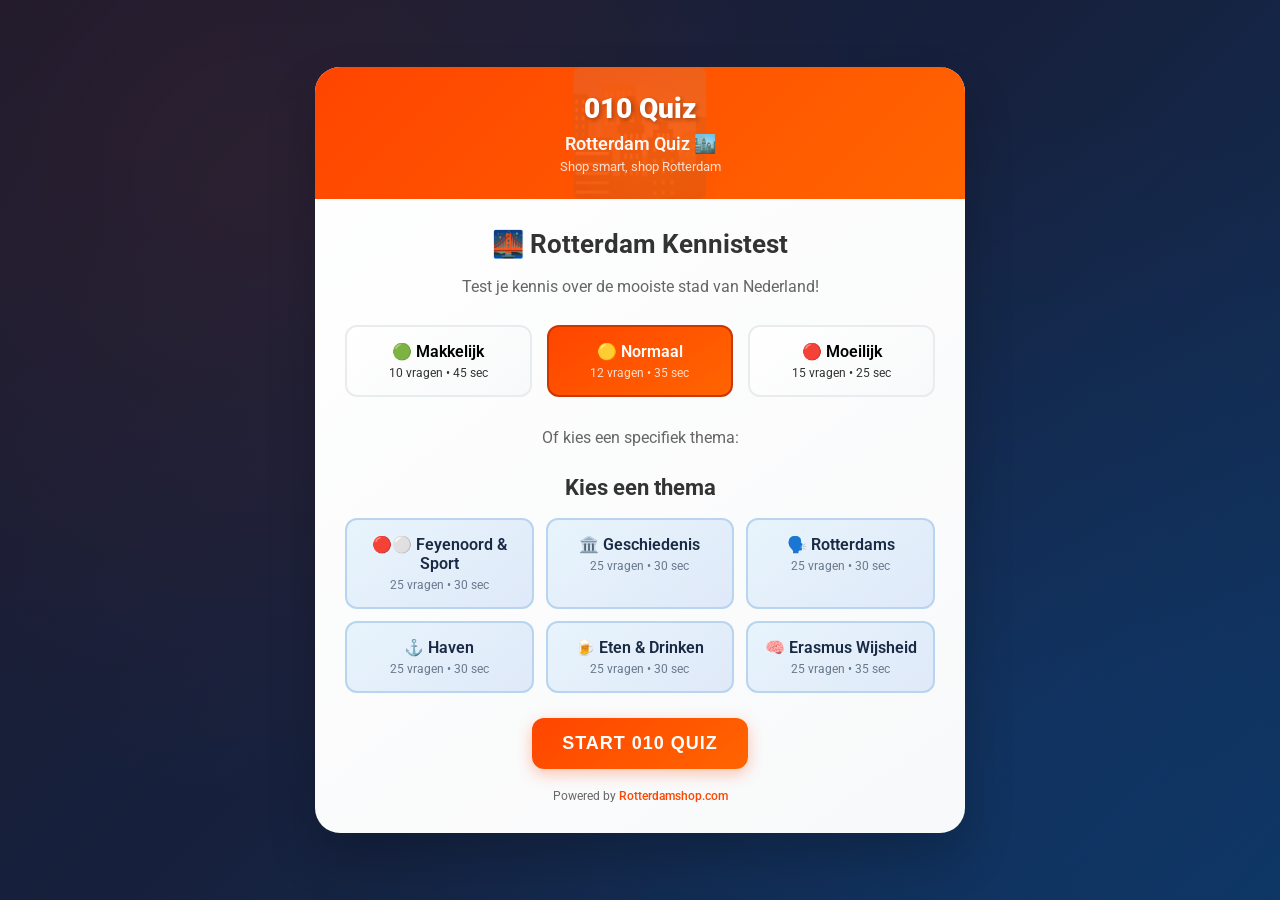
==== index.html @ a11c6966 "Voeg speelbare themaquizzes toe naast makkelijk/normaal/moeilijk Breid difficultySettings uit met ze" ====
<!DOCTYPE html>
<html lang="nl">
<head>
  <meta charset="UTF-8" />
  <meta name="viewport" content="width=device-width, initial-scale=1.0" />
  <title>Rotterdam Quiz</title>
  <link rel="stylesheet" href="styles.css" />
</head>
<body>

  <div class="quiz-container">
    <div class="rotterdam-badge">010 Quiz</div>

    <div class="header"><div class="logo">
  <span class="logo--desktop">010 Quiz</span>
  <span class="logo--mobile">Rotterdam</span>
</div>

      <div class="subtitle">Rotterdam Quiz 🏙️</div>
      <div class="tagline">Shop smart, shop Rotterdam</div>
    </div>

    <div class="quiz-content">
      <!-- Start Screen -->
      <div class="start-screen" id="startScreen">
        <h2>🌉 Rotterdam Kennistest</h2>
        <p>Test je kennis over de mooiste stad van Nederland!</p>

        <div class="difficulty-selector">
          <div class="difficulty-btn" onclick="selectDifficulty('easy')" data-difficulty="easy">
            <div class="difficulty-title">🟢 Makkelijk</div>
            <div class="difficulty-desc">10 vragen • 45 sec</div>
          </div>
          <div class="difficulty-btn selected" onclick="selectDifficulty('normal')" data-difficulty="normal">
            <div class="difficulty-title">🟡 Normaal</div>
            <div class="difficulty-desc">12 vragen • 35 sec</div>
          </div>
          <div class="difficulty-btn" onclick="selectDifficulty('hard')" data-difficulty="hard">
            <div class="difficulty-title">🔴 Moeilijk</div>
            <div class="difficulty-desc">15 vragen • 25 sec</div>
          </div>
        </div>

        <div class="theme-intro">
          <p class="theme-intro__separator">Of kies een specifiek thema:</p>
          <h3 class="theme-intro__title">Kies een thema</h3>
        </div>

        <div class="difficulty-selector theme-selector">
          <div class="difficulty-btn theme-btn" onclick="selectDifficulty('feyenoord')" data-difficulty="feyenoord">
            <div class="difficulty-title">🔴⚪ Feyenoord &amp; Sport</div>
            <div class="difficulty-desc">25 vragen • 30 sec</div>
          </div>
          <div class="difficulty-btn theme-btn" onclick="selectDifficulty('geschiedenis')" data-difficulty="geschiedenis">
            <div class="difficulty-title">🏛️ Geschiedenis</div>
            <div class="difficulty-desc">25 vragen • 30 sec</div>
          </div>
          <div class="difficulty-btn theme-btn" onclick="selectDifficulty('taal')" data-difficulty="taal">
            <div class="difficulty-title">🗣️ Rotterdams</div>
            <div class="difficulty-desc">25 vragen • 30 sec</div>
          </div>
          <div class="difficulty-btn theme-btn" onclick="selectDifficulty('haven')" data-difficulty="haven">
            <div class="difficulty-title">⚓ Haven</div>
            <div class="difficulty-desc">25 vragen • 30 sec</div>
          </div>
          <div class="difficulty-btn theme-btn" onclick="selectDifficulty('eten')" data-difficulty="eten">
            <div class="difficulty-title">🍺 Eten &amp; Drinken</div>
            <div class="difficulty-desc">25 vragen • 30 sec</div>
          </div>
          <div class="difficulty-btn theme-btn" onclick="selectDifficulty('erasmus')" data-difficulty="erasmus">
            <div class="difficulty-title">🧠 Erasmus Wijsheid</div>
            <div class="difficulty-desc">25 vragen • 35 sec</div>
          </div>
        </div>

        <button class="btn" onclick="startQuiz()">Start 010 Quiz</button>
      </div>

      <!-- Quiz Screen -->
      <div class="quiz-screen" id="quizScreen">
        <div class="progress-section">
          <div class="progress-bar">
            <div class="progress-fill" id="progressFill"></div>
          </div>
          <div class="question-info">
            <div class="question-counter" id="questionCounter">Vraag 1 van 12</div>
            <div class="timer" id="timer">Tijd: 35s</div>
          </div>
        </div>

        <div class="question" id="questionContainer">
          <div class="question-category" id="questionCategory">Haven</div>
          <h3 id="questionText">...</h3>
          <div class="answers" id="answersContainer"></div>
        </div>
      </div>

      <!-- Resultaten -->
      <div class="results-screen" id="resultsScreen">
        <div class="score-display">
          <div class="score-number" id="finalScore">0</div>
          <div class="score-text" id="scoreText">van de 12 correct</div>
        </div>
        <div class="score-message" id="scoreMessage"></div>
        <div class="rotterdam-title" id="rotterdamTitle"></div>
        <div class="score-description" id="scoreDescription"></div>

        <button class="btn" onclick="restartQuiz()">Opnieuw Spelen</button>
        <button class="btn btn-secondary" onclick="window.open('https://rotterdamshop.com', '_blank')">Bezoek Shop</button>
      </div>

      <div class="powered-by">
        Powered by <a href="https://rotterdamshop.com" target="_blank">Rotterdamshop.com</a>
      </div>
    </div>
  </div>

  <script src="quiz.js"></script>
</body>
</html>
---- styles.css ----
@import url('https://fonts.googleapis.com/css2?family=Roboto:wght@300;400;500;700;900&display=swap');

        * {
            margin: 0;
            padding: 0;
            box-sizing: border-box;
        }

        body {
            font-family: 'Roboto', sans-serif;
            background: linear-gradient(135deg, #1a1a2e 0%, #16213e 50%, #0f3460 100%);
            min-height: 100vh;
            display: flex;
            justify-content: center;
            align-items: center;
            padding: 20px;
            position: relative;
            overflow-x: hidden;
        }

        body::before {
            content: '';
            position: absolute;
            top: 0;
            left: 0;
            right: 0;
            bottom: 0;
            background: 
                radial-gradient(circle at 20% 20%, rgba(255, 69, 0, 0.08) 0%, transparent 50%),
                radial-gradient(circle at 80% 80%, rgba(0, 123, 255, 0.08) 0%, transparent 50%);
            pointer-events: none;
        }

        .quiz-container {
            background: linear-gradient(145deg, #ffffff, #f8f9fa);
            border-radius: 25px;
            box-shadow: 0 25px 50px rgba(0, 0, 0, 0.2);
            max-width: 650px;
            width: 100%;
            overflow: hidden;
            position: relative;
            animation: slideIn 0.8s ease-out;
        }

        @keyframes slideIn {
            from {
                opacity: 0;
                transform: translateY(50px) scale(0.95);
            }
            to {
                opacity: 1;
                transform: translateY(0) scale(1);
            }
        }

        .header {
            background: linear-gradient(135deg, #ff4500, #ff6500);
            padding: 25px;
            text-align: center;
            position: relative;
            overflow: hidden;
        }

        .header::before {
            content: '🏙️';
            position: absolute;
            top: 50%;
            left: 50%;
            transform: translate(-50%, -50%);
            font-size: 120px;
            opacity: 0.1;
            animation: rotate 20s linear infinite;
        }

        @keyframes rotate {
            0% { transform: translate(-50%, -50%) rotate(0deg); }
            100% { transform: translate(-50%, -50%) rotate(360deg); }
        }

        .logo {
            color: white;
            font-size: 28px;
            font-weight: 900;
            text-shadow: 2px 2px 4px rgba(0, 0, 0, 0.3);
            margin-bottom: 8px;
            position: relative;
            z-index: 2;
        }

        .subtitle {
            color: rgba(255, 255, 255, 0.95);
            font-size: 18px;
            font-weight: 600;
            margin-bottom: 5px;
            position: relative;
            z-index: 2;
        }

        .tagline {
            color: rgba(255, 255, 255, 0.8);
            font-size: 13px;
            font-weight: 400;
            position: relative;
            z-index: 2;
        }

        .quiz-content {
            padding: 30px;
        }

        .start-screen {
            text-align: center;
        }

        .start-screen h2 {
            color: #333;
            font-size: 26px;
            font-weight: 700;
            margin-bottom: 15px;
            display: flex;
            align-items: center;
            justify-content: center;
            gap: 10px;
        }

        .start-screen p {
            color: #666;
            font-size: 16px;
            line-height: 1.6;
            margin-bottom: 25px;
        }

        .difficulty-selector {
            display: grid;
            grid-template-columns: repeat(auto-fit, minmax(150px, 1fr));
            gap: 15px;
            margin-bottom: 25px;
        }

        .difficulty-btn {
            background: linear-gradient(145deg, #ffffff, #f8f9fa);
            border: 2px solid #e9ecef;
            border-radius: 12px;
            padding: 15px;
            cursor: pointer;
            transition: all 0.3s ease;
            text-align: center;
        }

        .difficulty-btn:hover {
            border-color: #ff4500;
            transform: translateY(-2px);
            box-shadow: 0 8px 20px rgba(255, 69, 0, 0.15);
        }

        .difficulty-btn.selected {
            background: linear-gradient(145deg, #ff4500, #ff6500);
            border-color: #cc3700;
            color: white;
        }

        .difficulty-title {
            font-weight: 600;
            font-size: 16px;
            margin-bottom: 5px;
        }

        .difficulty-desc {
            font-size: 12px;
            opacity: 0.8;
        }

        .theme-intro {
            text-align: center;
            margin: 28px 0 18px;
        }

        .theme-intro__separator {
            color: #666;
            font-size: 14px;
            margin-bottom: 8px;
        }

        .theme-intro__title {
            color: #333;
            font-size: 22px;
            font-weight: 700;
            margin: 0;
        }

        .difficulty-selector.theme-selector {
            grid-template-columns: repeat(3, minmax(0, 1fr));
            gap: 12px;
        }

        .difficulty-btn.theme-btn {
            background: linear-gradient(145deg, #e8f4fc 0%, #dfe9f9 100%);
            border: 2px solid #b8d4ee;
            color: #1a2a44;
        }

        .difficulty-btn.theme-btn .difficulty-desc {
            color: rgba(26, 42, 68, 0.75);
        }

        .difficulty-btn.theme-btn:hover {
            border-color: #0f3460;
            box-shadow: 0 8px 22px rgba(15, 52, 96, 0.2);
            transform: translateY(-2px);
        }

        .difficulty-btn.theme-btn.selected {
            background: linear-gradient(145deg, #0f3460, #1c7ed6);
            border-color: #0a2748;
            color: white;
            box-shadow: 0 8px 24px rgba(15, 52, 96, 0.35);
        }

        .difficulty-btn.theme-btn.selected .difficulty-desc {
            color: rgba(255, 255, 255, 0.9);
        }

        .quiz-screen {
            display: none;
        }

        .progress-section {
            margin-bottom: 25px;
        }

        .progress-bar {
            background: #e9ecef;
            border-radius: 10px;
            height: 8px;
            margin-bottom: 15px;
            overflow: hidden;
        }

        .progress-fill {
            background: linear-gradient(90deg, #ff4500, #ff6500);
            height: 100%;
            border-radius: 10px;
            transition: width 0.3s ease;
            width: 0%;
        }

        .question-info {
            display: flex;
            justify-content: space-between;
            align-items: center;
            margin-bottom: 20px;
        }

        .question-counter {
            color: #666;
            font-size: 14px;
            font-weight: 500;
        }

        .timer {
            background: linear-gradient(145deg, #1a1a2e, #16213e);
            color: white;
            padding: 8px 16px;
            border-radius: 20px;
            font-size: 14px;
            font-weight: 600;
            box-shadow: 0 3px 8px rgba(0, 0, 0, 0.2);
        }

        .question {
            background: linear-gradient(145deg, #f8f9fa, #ffffff);
            border: 2px solid #e9ecef;
            border-radius: 15px;
            padding: 25px;
            margin-bottom: 25px;
            box-shadow: 0 5px 15px rgba(0, 0, 0, 0.08);
            position: relative;
        }

        .question-category {
            position: absolute;
            top: -10px;
            left: 20px;
            background: linear-gradient(145deg, #0f3460, #16213e);
            color: white;
            padding: 5px 12px;
            border-radius: 12px;
            font-size: 11px;
            font-weight: 600;
            text-transform: uppercase;
            letter-spacing: 1px;
        }

        .question h3 {
            color: #333;
            font-size: 20px;
            font-weight: 600;
            line-height: 1.4;
            margin-bottom: 20px;
            margin-top: 10px;
        }

        .answers {
            display: grid;
            gap: 12px;
        }

        .answer-btn {
            background: linear-gradient(145deg, #ffffff, #f8f9fa);
            border: 2px solid #e9ecef;
            border-radius: 12px;
            padding: 15px 20px;
            text-align: left;
            font-size: 16px;
            font-weight: 500;
            color: #333;
            cursor: pointer;
            transition: all 0.3s ease;
            position: relative;
            overflow: hidden;
        }

        .answer-btn:hover {
            background: linear-gradient(145deg, #f8f9fa, #ffffff);
            border-color: #ff4500;
            transform: translateY(-2px);
            box-shadow: 0 8px 20px rgba(255, 69, 0, 0.15);
        }

        .answer-btn.correct {
            background: linear-gradient(145deg, #28a745, #34ce57);
            border-color: #1e7e34;
            color: white;
            transform: scale(1.02);
        }

        .answer-btn.incorrect {
            background: linear-gradient(145deg, #dc3545, #e4606d);
            border-color: #b02a37;
            color: white;
        }

        .answer-btn.disabled {
            pointer-events: none;
            opacity: 0.7;
        }

        .results-screen {
            display: none;
            text-align: center;
        }

        .score-display {
            background: linear-gradient(145deg, #ff4500, #ff6500);
            color: white;
            border-radius: 20px;
            padding: 30px;
            margin-bottom: 25px;
            position: relative;
            overflow: hidden;
        }

        .score-display::before {
            content: '🏆';
            position: absolute;
            top: 50%;
            left: 50%;
            transform: translate(-50%, -50%);
            font-size: 100px;
            opacity: 0.1;
            animation: bounce 2s infinite;
        }

        @keyframes bounce {
            0%, 100% { transform: translate(-50%, -50%) scale(1); }
            50% { transform: translate(-50%, -50%) scale(1.1); }
        }

        .score-number {
            font-size: 48px;
            font-weight: 900;
            margin-bottom: 10px;
            position: relative;
            z-index: 2;
        }

        .score-text {
            font-size: 18px;
            font-weight: 500;
            position: relative;
            z-index: 2;
        }

        .score-message {
            color: #333;
            font-size: 22px;
            font-weight: 700;
            margin-bottom: 15px;
        }

        .score-description {
            color: #666;
            font-size: 16px;
            line-height: 1.6;
            margin-bottom: 25px;
        }

        .rotterdam-title {
            background: linear-gradient(145deg, #0f3460, #16213e);
            color: white;
            padding: 15px;
            border-radius: 12px;
            margin-bottom: 20px;
            font-weight: 600;
            position: relative;
            z-index: 2;
        }

        .btn {
            background: linear-gradient(145deg, #ff4500, #ff6500);
            border: none;
            border-radius: 12px;
            color: white;
            font-size: 18px;
            font-weight: 600;
            padding: 15px 30px;
            cursor: pointer;
            transition: all 0.3s ease;
            text-transform: uppercase;
            letter-spacing: 1px;
            box-shadow: 0 5px 15px rgba(255, 69, 0, 0.3);
        }

        .btn:hover {
            background: linear-gradient(145deg, #ff6500, #ff7500);
            transform: translateY(-3px);
            box-shadow: 0 8px 25px rgba(255, 69, 0, 0.4);
        }

        .btn:active {
            transform: translateY(-1px);
        }

        .btn-secondary {
            background: linear-gradient(145deg, #6c757d, #868e96);
            box-shadow: 0 5px 15px rgba(108, 117, 125, 0.3);
            margin-left: 15px;
        }

        .btn-secondary:hover {
            background: linear-gradient(145deg, #868e96, #adb5bd);
            box-shadow: 0 8px 25px rgba(108, 117, 125, 0.4);
        }

        .rotterdam-badge {
            position: absolute;
            top: -10px;
            right: 20px;
            background: linear-gradient(145deg, #0f3460, #16213e);
            color: white;
            padding: 6px 15px;
            border-radius: 15px;
            font-size: 11px;
            font-weight: 700;
            text-transform: uppercase;
            letter-spacing: 1px;
            box-shadow: 0 3px 8px rgba(15, 52, 96, 0.4);
        }

        .powered-by {
            text-align: center;
            margin-top: 20px;
            color: #666;
            font-size: 12px;
        }

   .powered-by a {
  color: #ff4500;
  text-decoration: none;
  font-weight: 500;
}

.logo--desktop {
  display: inline;
}

.logo--mobile {
  display: none;
}

@media (max-width: 600px) {
  .quiz-container {
    margin: 10px;
  }

  .quiz-content {
    padding: 20px;
  }

  .logo {
    font-size: 20px;
    word-break: break-word;
    white-space: normal;
    text-align: center;
    padding: 0 10px;
  }

  .logo--desktop {
    display: none;
  }

  .logo--mobile {
    display: inline;
  }

  .no-wrap {
    white-space: nowrap;
    font-size: 1.4rem;
    overflow: hidden;
    text-overflow: ellipsis;
    display: block;
    text-align: center;
  }

  .question h3 {
    font-size: 18px;
  }

  .btn {
    font-size: 16px;
    padding: 12px 25px;
  }

  .btn-secondary {
    margin-left: 0;
    margin-top: 10px;
  }

  .difficulty-selector:not(.theme-selector) {
    grid-template-columns: 1fr;
  }

  .difficulty-selector.theme-selector {
    grid-template-columns: repeat(2, minmax(0, 1fr));
    gap: 10px;
  }

  .theme-intro__title {
    font-size: 20px;
  }
}
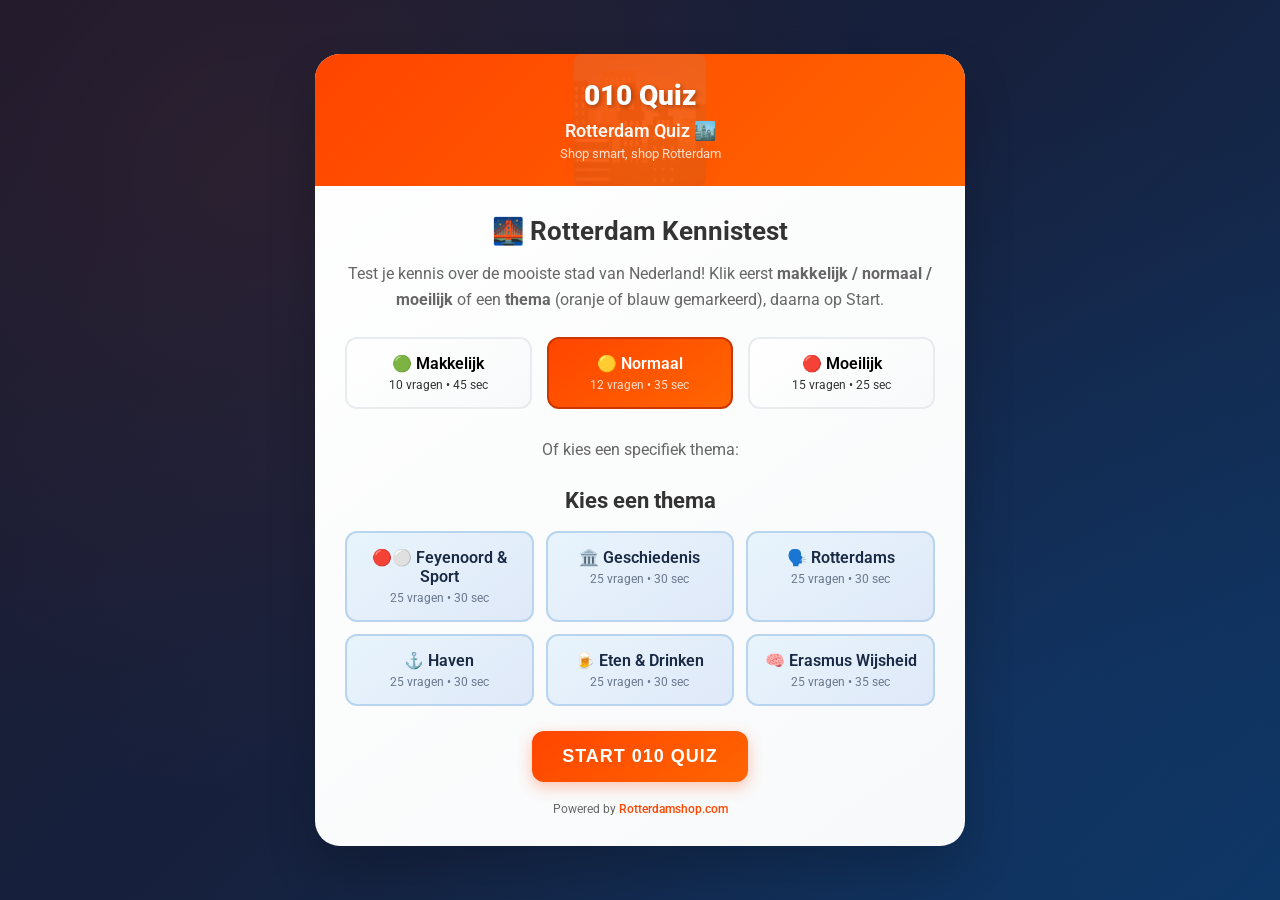
==== commit a26eba5e: "Fix quiz start: sync modus uit geselecteerde knop, validatie, cache-bust - startQuiz leest data-diff" ====
--- a/index.html
+++ b/index.html
@@ -24,7 +24,7 @@
       <!-- Start Screen -->
       <div class="start-screen" id="startScreen">
         <h2>🌉 Rotterdam Kennistest</h2>
-        <p>Test je kennis over de mooiste stad van Nederland!</p>
+        <p>Test je kennis over de mooiste stad van Nederland! Klik eerst <strong>makkelijk / normaal / moeilijk</strong> of een <strong>thema</strong> (oranje of blauw gemarkeerd), daarna op Start.</p>
 
         <div class="difficulty-selector">
           <div class="difficulty-btn" onclick="selectDifficulty('easy')" data-difficulty="easy">
@@ -115,6 +115,6 @@
     </div>
   </div>
 
-  <script src="quiz.js"></script>
+  <script src="quiz.js?v=2"></script>
 </body>
 </html>
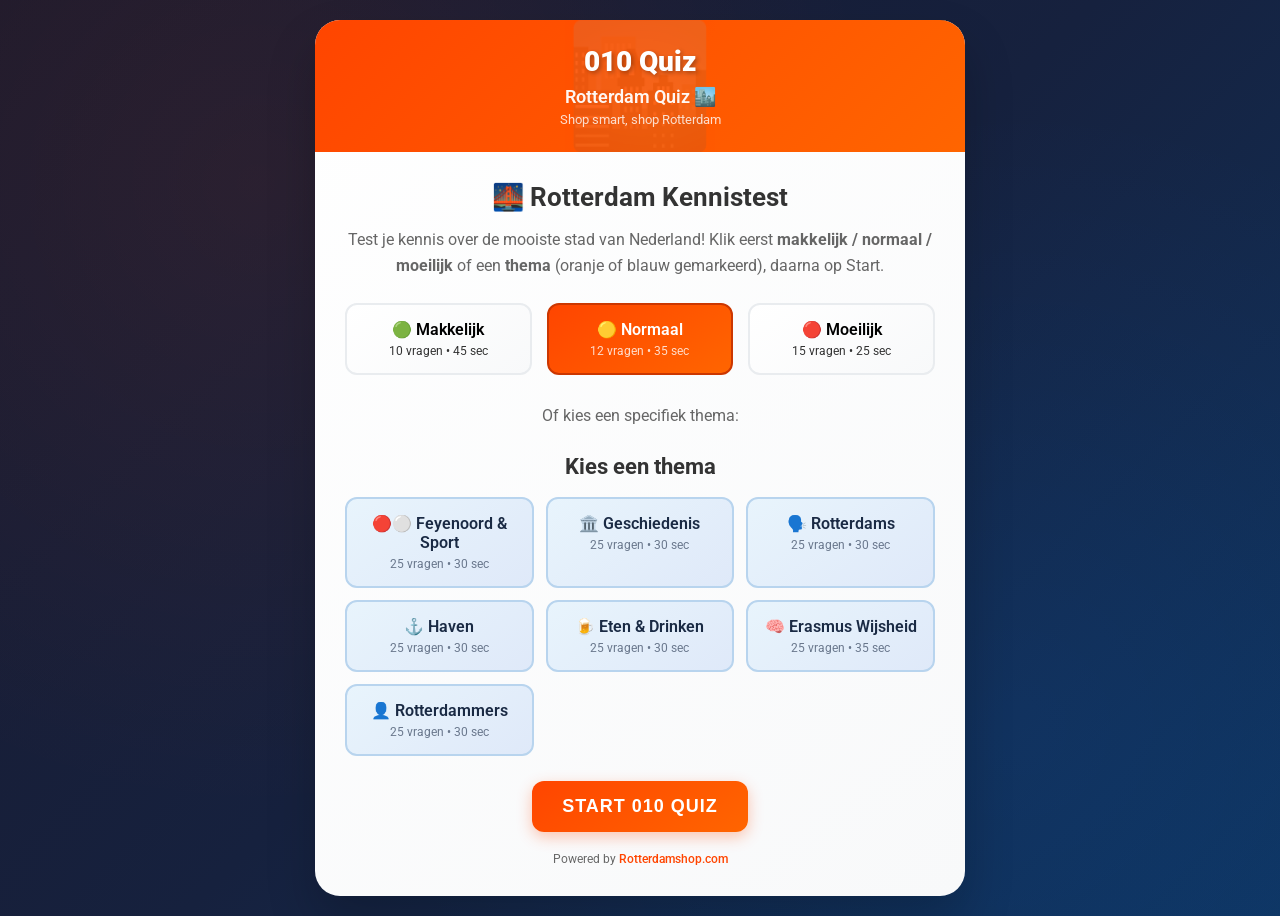
==== commit 12f43dce: "Add 'Rotterdammers' quiz category with 7 new questions and update difficulty settings in quiz.js and" ====
--- a/index.html
+++ b/index.html
@@ -4,7 +4,97 @@
   <meta charset="UTF-8" />
   <meta name="viewport" content="width=device-width, initial-scale=1.0" />
   <title>Rotterdam Quiz</title>
-  <link rel="stylesheet" href="styles.css" />
+  <meta name="description" content="Test je kennis over Rotterdam met 6 thema's: Feyenoord, Geschiedenis, Rotterdams dialect, Haven, Eten &amp; Drinken, en Erasmus wijsheid. 150 vragen totaal." />
+  <meta property="og:title" content="010 Quiz - Rotterdam Kennistest" />
+  <meta property="og:description" content="Test je kennis over Rotterdam met 6 thema's: Feyenoord, Geschiedenis, Rotterdams dialect, Haven, Eten &amp; Drinken, en Erasmus wijsheid. 150 vragen totaal." />
+  <meta property="og:image" content="https://quiz.rotterdamshop.com/favicon.png" />
+  <meta property="og:url" content="https://quiz.rotterdamshop.com/" />
+  <meta property="og:type" content="website" />
+  <meta property="og:locale" content="nl_NL" />
+  <link rel="icon" type="image/png" href="favicon.png">
+  <link rel="apple-touch-icon" href="favicon.png">
+  <link rel="stylesheet" href="styles.css?v=edge20260202" />
+  <script type="application/ld+json">
+  {
+    "@context": "https://schema.org",
+    "@type": "Quiz",
+    "name": "010 Quiz - Rotterdam Kennistest",
+    "description": "Test je kennis over Rotterdam met 6 thema's: Feyenoord, Geschiedenis, Rotterdams dialect, Haven, Eten & Drinken, en Erasmus wijsheid. 150 vragen totaal.",
+    "url": "https://quiz.rotterdamshop.com/",
+    "inLanguage": "nl-NL",
+    "educationalLevel": "general",
+    "about": {
+      "@type": "Place",
+      "name": "Rotterdam",
+      "addressCountry": "NL"
+    },
+    "publisher": {
+      "@type": "Organization",
+      "name": "RotterdamShop.com",
+      "url": "https://rotterdamshop.com"
+    }
+  }
+  </script>
+  <script type="application/ld+json">
+  {
+    "@context": "https://schema.org",
+    "@type": "BreadcrumbList",
+    "itemListElement": [
+      {
+        "@type": "ListItem",
+        "position": 1,
+        "name": "RotterdamShop",
+        "item": "https://rotterdamshop.com/"
+      },
+      {
+        "@type": "ListItem",
+        "position": 2,
+        "name": "010 Quiz",
+        "item": "https://quiz.rotterdamshop.com/"
+      }
+    ]
+  }
+  </script>
+  <script type="application/ld+json">
+  {
+    "@context": "https://schema.org",
+    "@type": "FAQPage",
+    "mainEntity": [
+      {
+        "@type": "Question",
+        "name": "Wat is de 010 Quiz?",
+        "acceptedAnswer": {
+          "@type": "Answer",
+          "text": "De 010 Quiz is een gratis online quiz met 150 vragen over Rotterdam, verdeeld in 6 thema's: Feyenoord & Sport, Geschiedenis, Rotterdams dialect, Haven, Eten & Drinken, en Erasmus wijsheid."
+        }
+      },
+      {
+        "@type": "Question",
+        "name": "Is de 010 Quiz gratis?",
+        "acceptedAnswer": {
+          "@type": "Answer",
+          "text": "Ja, de quiz is volledig gratis te spelen op quiz.rotterdamshop.com en rotterdamshop.com."
+        }
+      },
+      {
+        "@type": "Question",
+        "name": "Hoeveel thema's heeft de 010 Quiz?",
+        "acceptedAnswer": {
+          "@type": "Answer",
+          "text": "De 010 Quiz heeft 6 thema's met elk 25 vragen: Feyenoord & 010 Sport, Rotterdamse Geschiedenis, Rotterdams Dialect, Haven & Maritiem, Eten & Drinken, en Erasmus Wijsheid."
+        }
+      },
+      {
+        "@type": "Question",
+        "name": "Hoe lang duurt de 010 Quiz?",
+        "acceptedAnswer": {
+          "@type": "Answer",
+          "text": "Per thema krijg je 25 vragen met 30 tot 35 seconden per vraag. Een volledige themaronde duurt ongeveer 12-15 minuten."
+        }
+      }
+    ]
+  }
+  </script>
 </head>
 <body>
 
@@ -71,6 +161,10 @@
             <div class="difficulty-title">🧠 Erasmus Wijsheid</div>
             <div class="difficulty-desc">25 vragen • 35 sec</div>
           </div>
+          <div class="difficulty-btn theme-btn" onclick="selectDifficulty('rotterdammers')" data-difficulty="rotterdammers">
+            <div class="difficulty-title">👤 Rotterdammers</div>
+            <div class="difficulty-desc">25 vragen • 30 sec</div>
+          </div>
         </div>
 
         <button class="btn" onclick="startQuiz()">Start 010 Quiz</button>
--- a/styles.css
+++ b/styles.css
@@ -490,14 +490,6 @@
 }
 
 @media (max-width: 600px) {
-  .quiz-container {
-    margin: 10px;
-  }
-
-  .quiz-content {
-    padding: 20px;
-  }
-
   .logo {
     font-size: 20px;
     word-break: break-word;
@@ -550,3 +542,52 @@
     font-size: 20px;
   }
 }
+
+@media (max-width: 768px) {
+  html,
+  body {
+    margin: 0 !important;
+    padding: 0 !important;
+    width: 100% !important;
+    max-width: 100% !important;
+    overflow-x: hidden !important;
+    background: #1a1a2e !important;
+  }
+
+  body {
+    display: block !important;
+    min-height: 100vh !important;
+    min-height: 100dvh !important;
+  }
+
+  body::before {
+    width: 100% !important;
+    max-width: 100% !important;
+    left: 0 !important;
+    right: 0 !important;
+    margin: 0 !important;
+    padding: 0 !important;
+  }
+
+  .quiz-container {
+    margin: 0 !important;
+    padding: 0 !important;
+    width: 100% !important;
+    max-width: none !important;
+    min-width: 0 !important;
+    border-radius: 0 !important;
+    box-sizing: border-box !important;
+    min-height: 100vh !important;
+    min-height: 100dvh !important;
+  }
+
+  .header,
+  .quiz-content,
+  .start-screen,
+  .quiz-screen,
+  .results-screen {
+    padding-left: 15px !important;
+    padding-right: 15px !important;
+    box-sizing: border-box !important;
+  }
+}
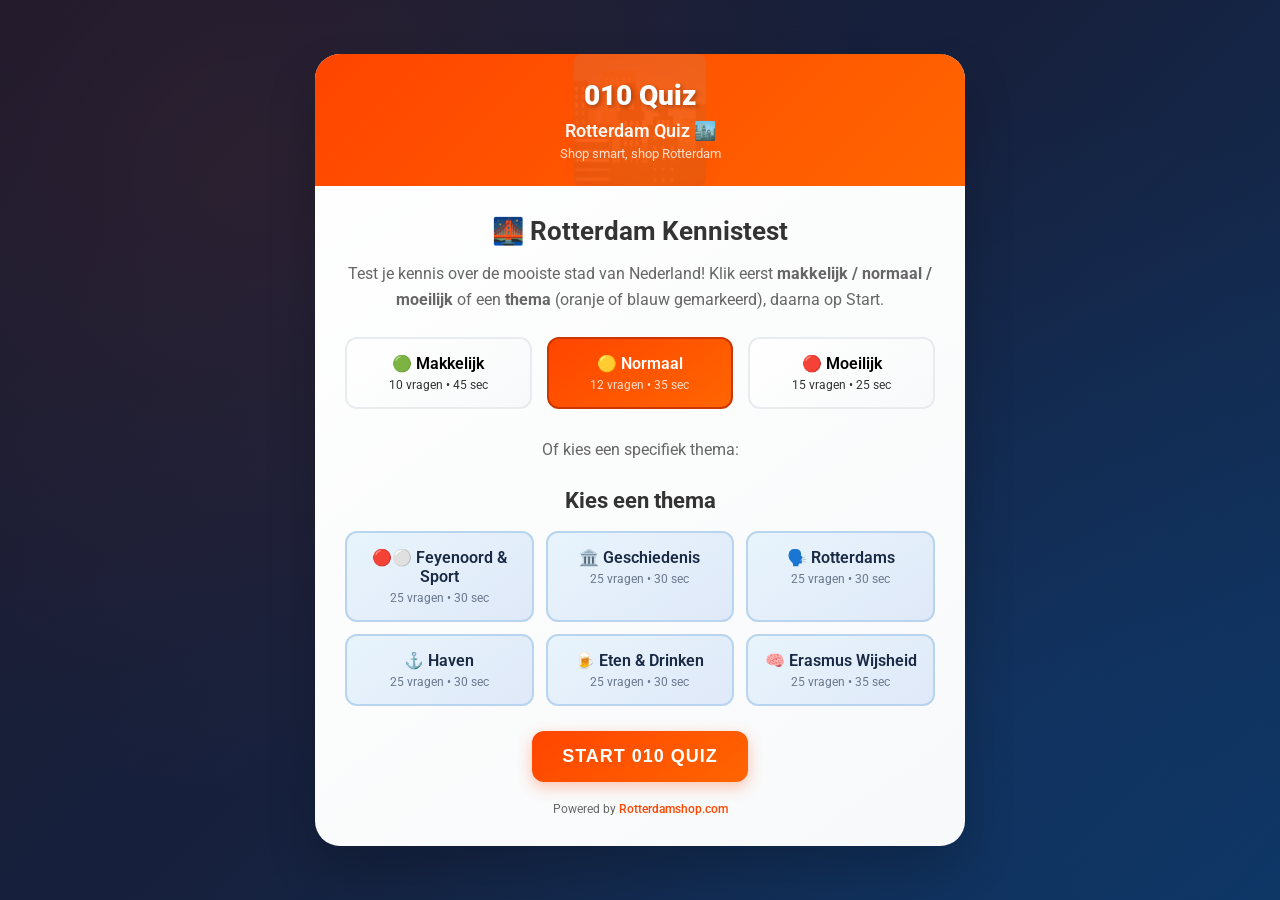
==== commit 5810634b: "Remove 'Rotterdammers' quiz category and associated difficulty settings from quiz.js and index.html," ====
--- a/index.html
+++ b/index.html
@@ -161,10 +161,6 @@
             <div class="difficulty-title">🧠 Erasmus Wijsheid</div>
             <div class="difficulty-desc">25 vragen • 35 sec</div>
           </div>
-          <div class="difficulty-btn theme-btn" onclick="selectDifficulty('rotterdammers')" data-difficulty="rotterdammers">
-            <div class="difficulty-title">👤 Rotterdammers</div>
-            <div class="difficulty-desc">25 vragen • 30 sec</div>
-          </div>
         </div>
 
         <button class="btn" onclick="startQuiz()">Start 010 Quiz</button>
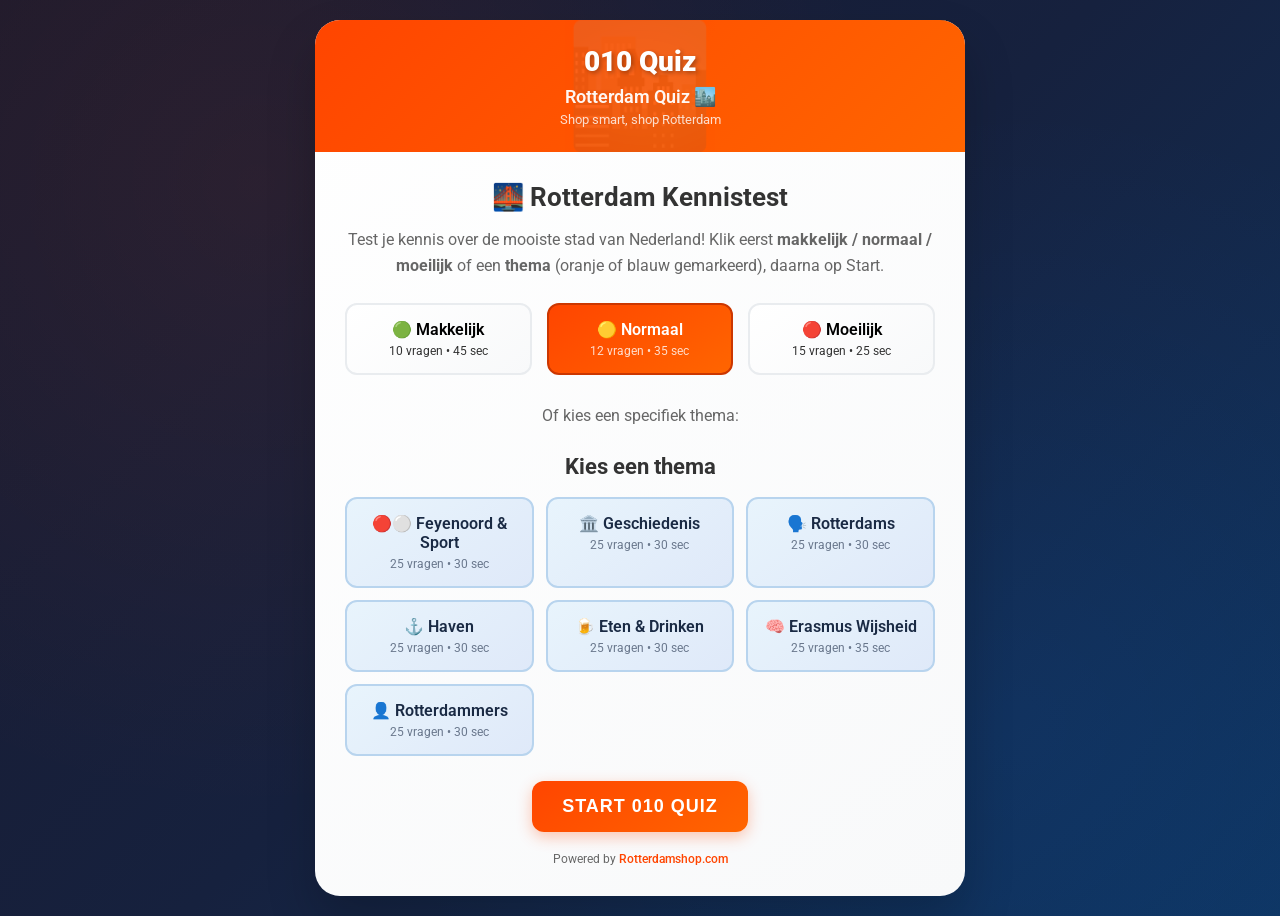
==== commit bebe5ec4: "Replace rotterdammers theme with verified Rotterdam-only people Co-authored-by: Cursor <cursoragent@" ====
--- a/index.html
+++ b/index.html
@@ -161,6 +161,10 @@
             <div class="difficulty-title">🧠 Erasmus Wijsheid</div>
             <div class="difficulty-desc">25 vragen • 35 sec</div>
           </div>
+          <div class="difficulty-btn theme-btn" onclick="selectDifficulty('rotterdammers')" data-difficulty="rotterdammers">
+            <div class="difficulty-title">👤 Rotterdammers</div>
+            <div class="difficulty-desc">25 vragen • 30 sec</div>
+          </div>
         </div>
 
         <button class="btn" onclick="startQuiz()">Start 010 Quiz</button>
